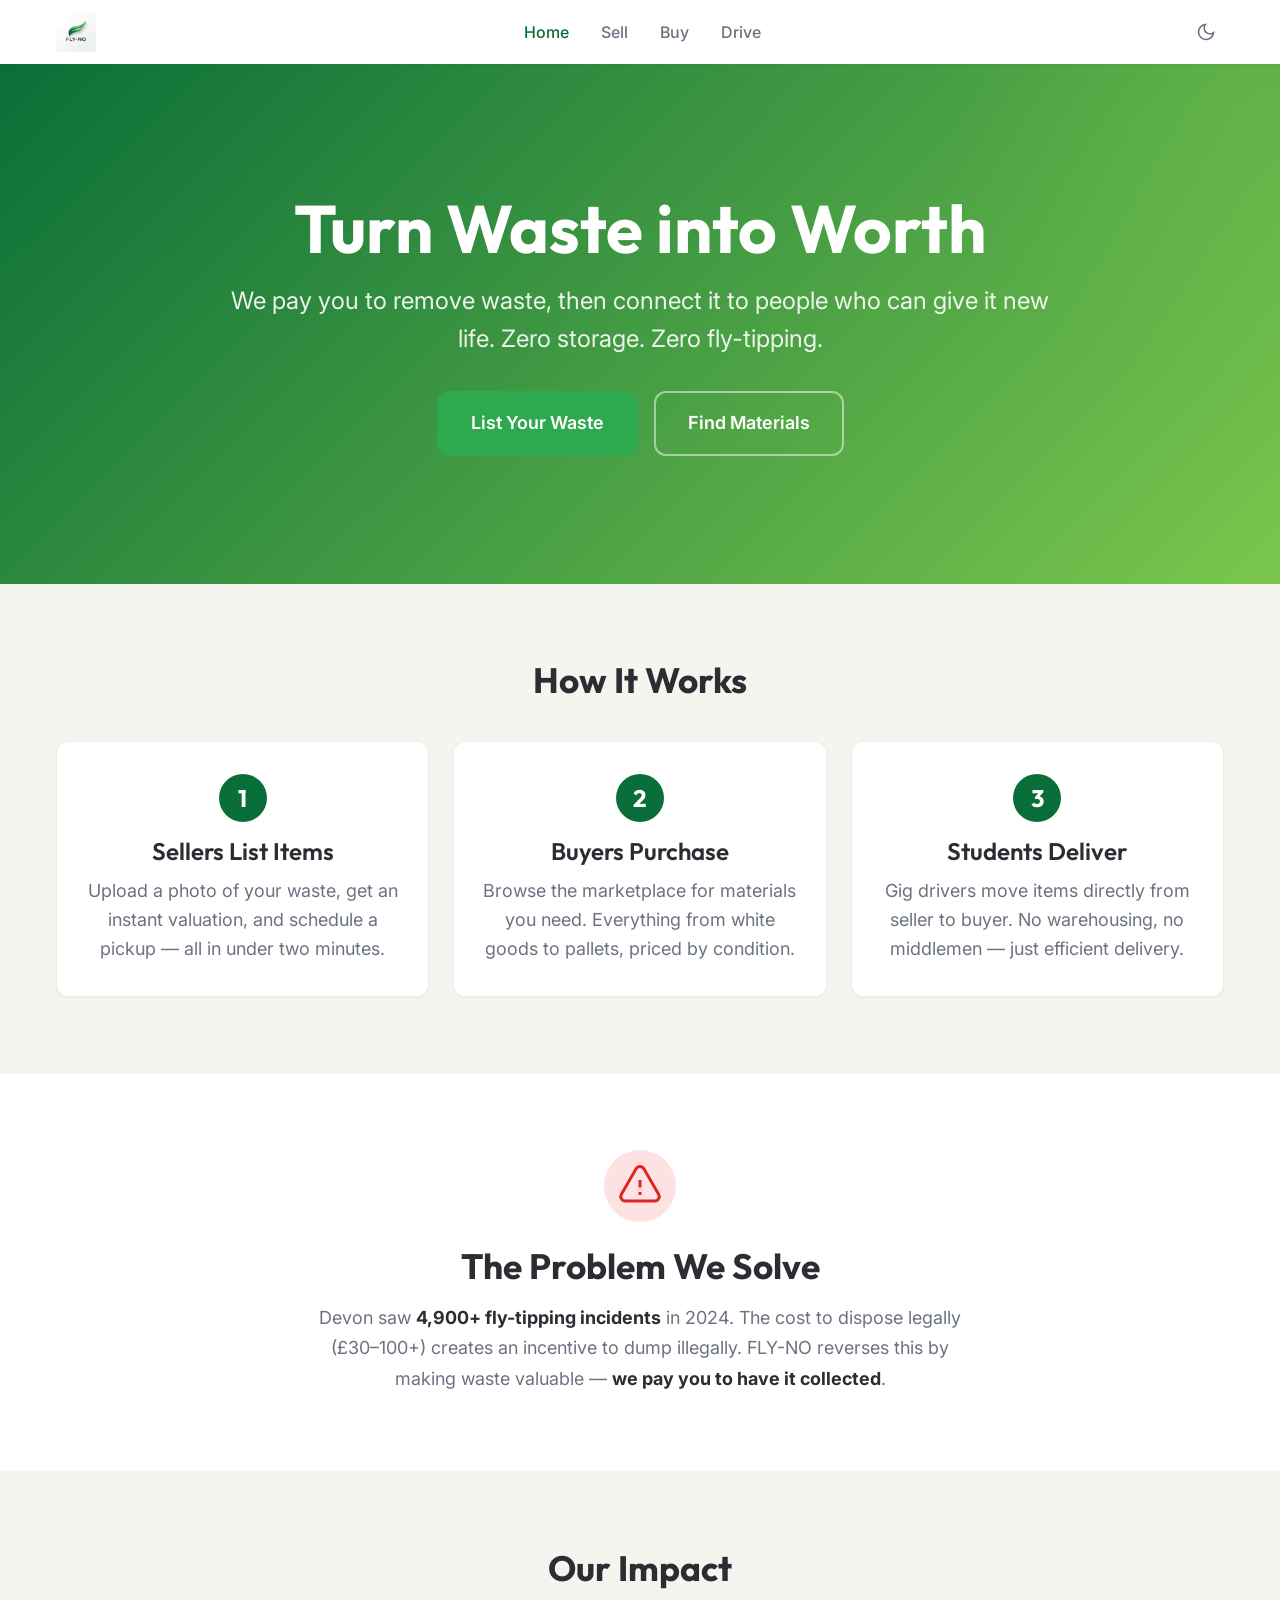
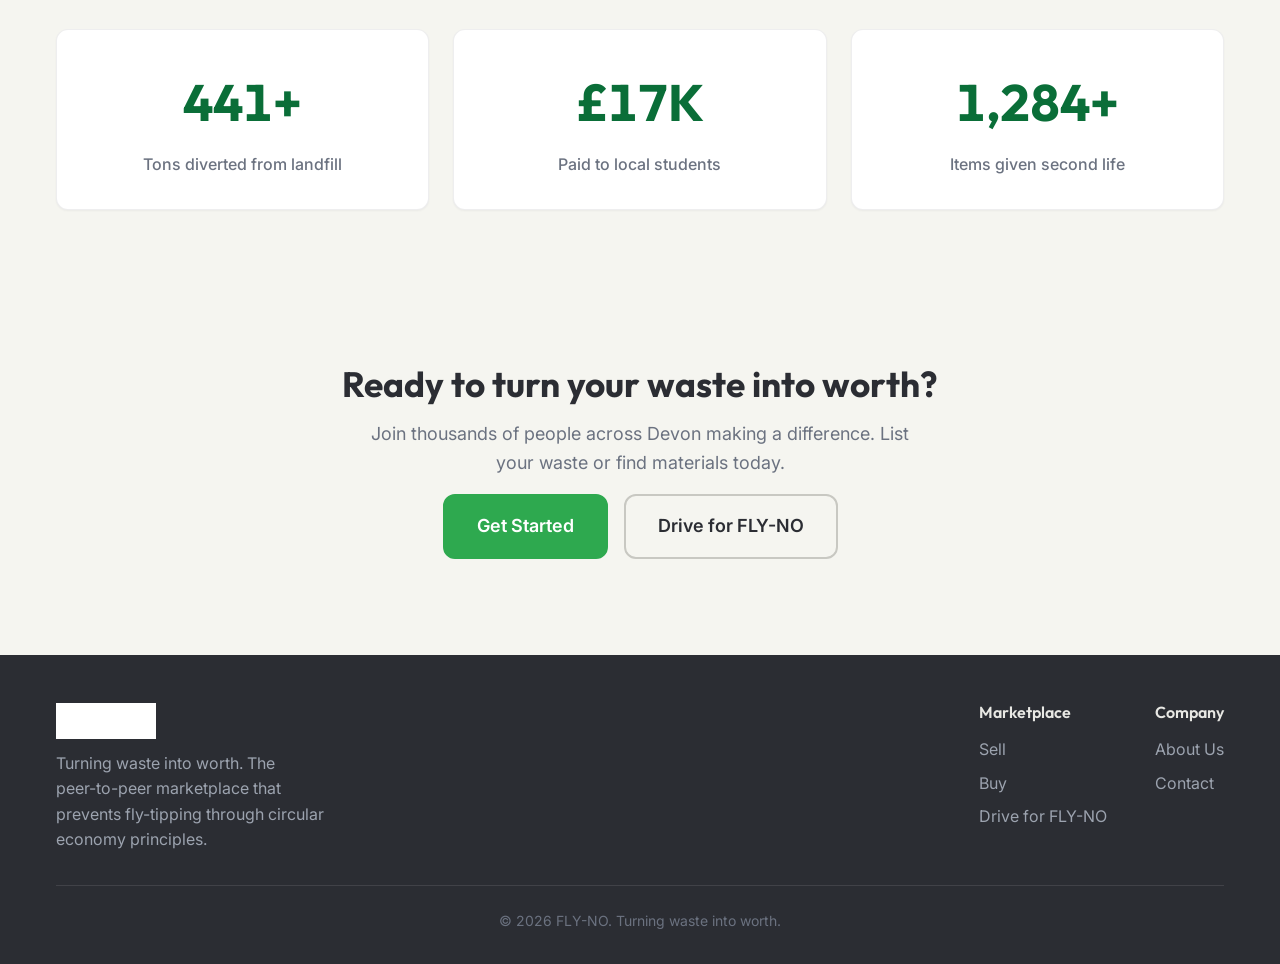
==== index.html @ ee2e236a "Add files via upload" ====
<!DOCTYPE html>
<html lang="en" data-theme="light">
<head>
  <meta charset="UTF-8">
  <meta name="viewport" content="width=device-width, initial-scale=1.0">
  <title>FLY-NO — Turn Waste into Worth</title>
  <link rel="preconnect" href="https://fonts.googleapis.com">
  <link rel="preconnect" href="https://fonts.gstatic.com" crossorigin>
  <link href="https://fonts.googleapis.com/css2?family=Outfit:wght@400;600;700&family=Inter:wght@400;500;600&display=swap" rel="stylesheet">
  <link rel="stylesheet" href="./base.css">
  <link rel="stylesheet" href="./style.css">
  <link rel="stylesheet" href="./pages.css">
</head>
<body>
  <!-- Skip to content -->
  <a href="#main" class="sr-only" style="position:absolute;top:0;left:0;z-index:999;padding:1rem;background:var(--color-primary);color:white;">Skip to content</a>

  <!-- Navbar -->
  <nav class="navbar" role="navigation" aria-label="Main navigation">
    <div class="container">
      <a href="index.html" class="navbar-logo" aria-label="FLY-NO Home">
        <img src="./assets/logo.jpg" alt="FLY-NO logo" width="120" height="40">
      </a>
      <ul class="nav-links" role="list">
        <li><a href="index.html" class="active">Home</a></li>
        <li><a href="sell.html">Sell</a></li>
        <li><a href="buy.html">Buy</a></li>
        <li><a href="drive.html">Drive</a></li>
      </ul>
      <div style="display:flex;align-items:center;gap:var(--space-2);">
        <button data-theme-toggle aria-label="Switch to dark mode" class="theme-toggle">
          <svg width="20" height="20" viewBox="0 0 24 24" fill="none" stroke="currentColor" stroke-width="2"><path d="M21 12.79A9 9 0 1 1 11.21 3 7 7 0 0 0 21 12.79z"/></svg>
        </button>
        <button class="hamburger" aria-label="Open menu" aria-expanded="false">
          <span></span><span></span><span></span>
        </button>
      </div>
    </div>
  </nav>

  <!-- Mobile Menu -->
  <div class="mobile-menu" role="dialog" aria-label="Mobile navigation">
    <button class="mobile-close" aria-label="Close menu">&times;</button>
    <a href="index.html">Home</a>
    <a href="sell.html">Sell</a>
    <a href="buy.html">Buy</a>
    <a href="drive.html">Drive</a>
  </div>

  <main id="main">
    <!-- Hero Section -->
    <section class="hero">
      <div class="hero-inner container">
        <h1 class="hero-title">Turn Waste into Worth</h1>
        <p class="hero-subtitle">We pay you to remove waste, then connect it to people who can give it new life. Zero storage. Zero fly-tipping.</p>
        <div class="hero-ctas">
          <a href="sell.html" class="btn btn-primary btn-lg">List Your Waste</a>
          <a href="buy.html" class="btn btn-outline-white btn-lg">Find Materials</a>
        </div>
      </div>
    </section>

    <!-- How It Works -->
    <section class="section how-it-works">
      <div class="container">
        <h2 class="section-title text-center reveal">How It Works</h2>
        <div class="steps-grid">
          <div class="step-card card reveal">
            <div class="step-number">1</div>
            <h3>Sellers List Items</h3>
            <p class="text-muted">Upload a photo of your waste, get an instant valuation, and schedule a pickup — all in under two minutes.</p>
          </div>
          <div class="step-card card reveal">
            <div class="step-number">2</div>
            <h3>Buyers Purchase</h3>
            <p class="text-muted">Browse the marketplace for materials you need. Everything from white goods to pallets, priced by condition.</p>
          </div>
          <div class="step-card card reveal">
            <div class="step-number">3</div>
            <h3>Students Deliver</h3>
            <p class="text-muted">Gig drivers move items directly from seller to buyer. No warehousing, no middlemen — just efficient delivery.</p>
          </div>
        </div>
      </div>
    </section>

    <!-- Problem Section -->
    <section class="section problem-section">
      <div class="container">
        <div class="problem-card reveal">
          <div class="problem-icon">
            <svg width="48" height="48" viewBox="0 0 24 24" fill="none" stroke="currentColor" stroke-width="1.5">
              <path d="M12 9v3.75m-9.303 3.376c-.866 1.5.217 3.374 1.948 3.374h14.71c1.73 0 2.813-1.874 1.948-3.374L13.949 3.378c-.866-1.5-3.032-1.5-3.898 0L2.697 16.126z"/>
              <path d="M12 15.75h.007v.008H12v-.008z"/>
            </svg>
          </div>
          <h2>The Problem We Solve</h2>
          <p>Devon saw <strong>4,900+ fly-tipping incidents</strong> in 2024. The cost to dispose legally (&pound;30&ndash;100+) creates an incentive to dump illegally. FLY-NO reverses this by making waste valuable &mdash; <strong>we pay you to have it collected</strong>.</p>
        </div>
      </div>
    </section>

    <!-- Impact Stats -->
    <section class="section stats-section">
      <div class="container">
        <h2 class="section-title text-center reveal">Our Impact</h2>
        <div class="stats-grid">
          <div class="stat-card card reveal">
            <div class="stat-value" data-count="1200" data-suffix="+">0</div>
            <div class="stat-label">Tons diverted from landfill</div>
          </div>
          <div class="stat-card card reveal">
            <div class="stat-value" data-count="48" data-prefix="£" data-suffix="K">0</div>
            <div class="stat-label">Paid to local students</div>
          </div>
          <div class="stat-card card reveal">
            <div class="stat-value" data-count="3500" data-suffix="+">0</div>
            <div class="stat-label">Items given second life</div>
          </div>
        </div>
      </div>
    </section>

    <!-- CTA Section -->
    <section class="section cta-section">
      <div class="container text-center">
        <h2 class="reveal">Ready to turn your waste into worth?</h2>
        <p class="text-muted reveal" style="margin: var(--space-4) auto; max-width: 50ch;">Join thousands of people across Devon making a difference. List your waste or find materials today.</p>
        <div class="hero-ctas reveal">
          <a href="sell.html" class="btn btn-primary btn-lg">Get Started</a>
          <a href="drive.html" class="btn btn-outline btn-lg">Drive for FLY-NO</a>
        </div>
      </div>
    </section>
  </main>

  <!-- Footer -->
  <footer class="site-footer">
    <div class="container">
      <div class="footer-content">
        <div class="footer-brand">
          <img src="./assets/logo.jpg" alt="FLY-NO" width="100" height="33">
          <p>Turning waste into worth. The peer-to-peer marketplace that prevents fly-tipping through circular economy principles.</p>
        </div>
        <div class="footer-links">
          <div class="footer-links-group">
            <h4>Marketplace</h4>
            <a href="sell.html">Sell</a>
            <a href="buy.html">Buy</a>
            <a href="drive.html">Drive for FLY-NO</a>
          </div>
          <div class="footer-links-group">
            <h4>Company</h4>
            <a href="#">About Us</a>
            <a href="#">Contact</a>
          </div>
        </div>
      </div>
      <div class="footer-bottom">
        &copy; 2026 FLY-NO. Turning waste into worth.
      </div>
    </div>
  </footer>

  <script src="./app.js"></script>
</body>
</html>
---- base.css ----
/* base.css — FLY-NO foundation */

*, *::before, *::after {
  box-sizing: border-box;
  margin: 0;
  padding: 0;
}

html {
  -moz-text-size-adjust: none;
  -webkit-text-size-adjust: none;
  text-size-adjust: none;
  -webkit-font-smoothing: antialiased;
  -moz-osx-font-smoothing: grayscale;
  text-rendering: optimizeLegibility;
  scroll-behavior: smooth;
  hanging-punctuation: first last;
  scroll-padding-top: var(--space-16);
}

body {
  min-height: 100dvh;
  line-height: 1.6;
  font-family: var(--font-body, 'Inter', sans-serif);
  font-size: var(--text-base);
  color: var(--color-text);
  background-color: var(--color-bg);
}

img, picture, video, canvas, svg {
  display: block;
  max-width: 100%;
  height: auto;
}

ul[role="list"], ol[role="list"] {
  list-style: none;
}

input, button, textarea, select {
  font: inherit;
  color: inherit;
}

h1, h2, h3, h4, h5, h6 {
  text-wrap: balance;
  line-height: 1.15;
}

p, li, figcaption {
  text-wrap: pretty;
  max-width: 72ch;
}

::selection {
  background: oklch(from var(--color-primary) l c h / 0.25);
  color: var(--color-text);
}

:focus-visible {
  outline: 2px solid var(--color-primary);
  outline-offset: 3px;
  border-radius: var(--radius-sm);
}

@media (prefers-reduced-motion: reduce) {
  *, *::before, *::after {
    animation-duration: 0.01ms !important;
    animation-iteration-count: 1 !important;
    transition-duration: 0.01ms !important;
    scroll-behavior: auto !important;
  }
}

button {
  cursor: pointer;
  background: none;
  border: none;
}

table {
  border-collapse: collapse;
  width: 100%;
}

.sr-only {
  position: absolute;
  width: 1px;
  height: 1px;
  padding: 0;
  margin: -1px;
  overflow: hidden;
  clip: rect(0, 0, 0, 0);
  white-space: nowrap;
  border-width: 0;
}
---- style.css ----
/* style.css — FLY-NO Design System */

/* ============================================
   TYPOGRAPHY
   ============================================ */
:root {
  --font-display: 'Outfit', 'Helvetica Neue', sans-serif;
  --font-body: 'Inter', 'Helvetica Neue', sans-serif;

  /* Fluid type scale */
  --text-xs:   clamp(0.75rem,  0.7rem  + 0.25vw, 0.875rem);
  --text-sm:   clamp(0.875rem, 0.8rem  + 0.35vw, 1rem);
  --text-base: clamp(1rem,     0.9rem  + 0.5vw,  1.125rem);
  --text-lg:   clamp(1.125rem, 0.95rem + 0.85vw, 1.5rem);
  --text-xl:   clamp(1.5rem,   1rem    + 1.5vw,  2.25rem);
  --text-2xl:  clamp(2rem,     1.2rem  + 2.5vw,  3.5rem);
  --text-3xl:  clamp(2.5rem,   1rem    + 4vw,    5rem);
  --text-hero: clamp(3rem,     0.5rem  + 7vw,    8rem);

  /* 4px spacing system */
  --space-1:  0.25rem;
  --space-2:  0.5rem;
  --space-3:  0.75rem;
  --space-4:  1rem;
  --space-5:  1.25rem;
  --space-6:  1.5rem;
  --space-8:  2rem;
  --space-10: 2.5rem;
  --space-12: 3rem;
  --space-16: 4rem;
  --space-20: 5rem;
  --space-24: 6rem;
  --space-32: 8rem;

  /* Radius */
  --radius-sm: 0.375rem;
  --radius-md: 0.5rem;
  --radius-lg: 0.75rem;
  --radius-xl: 1rem;
  --radius-full: 9999px;

  /* Transitions */
  --transition-interactive: 180ms cubic-bezier(0.16, 1, 0.3, 1);

  /* Content widths */
  --content-narrow: 640px;
  --content-default: 960px;
  --content-wide: 1200px;
  --content-full: 100%;
}

/* ============================================
   FLY-NO BRAND PALETTE (Light Mode / Default)
   ============================================ */
:root, [data-theme="light"] {
  /* Surfaces */
  --color-bg:              #F5F5F0;
  --color-surface:         #FFFFFF;
  --color-surface-2:       #FAFAF8;
  --color-surface-offset:  #EEEEE8;
  --color-surface-offset-2:#E8E8E2;
  --color-surface-dynamic: #E0E0DA;
  --color-divider:         #D4D4CE;
  --color-border:          #C8C8C2;

  /* Text */
  --color-text:            #2B2D33;
  --color-text-muted:      #6B7280;
  --color-text-faint:      #9CA3AF;
  --color-text-inverse:    #FFFFFF;

  /* Primary — Deep Emerald */
  --color-primary:         #0A6E38;
  --color-primary-hover:   #085A2E;
  --color-primary-active:  #064824;
  --color-primary-highlight: #D1E7D9;

  /* Secondary — Leaf Green */
  --color-secondary:       #2EA94F;
  --color-secondary-hover: #259442;
  --color-secondary-active:#1C7F35;

  /* Accent — Lime */
  --color-accent:          #7BC74D;
  --color-accent-hover:    #6AB842;
  --color-accent-active:   #5AA837;

  /* Semantic */
  --color-error:           #DC2626;
  --color-error-highlight: #FEE2E2;
  --color-warning:         #D97706;
  --color-warning-highlight:#FEF3C7;
  --color-success:         #2EA94F;
  --color-success-highlight:#D1FAE5;

  /* Brand gradient */
  --gradient-primary: linear-gradient(135deg, #0A6E38, #7BC74D);

  /* Shadows (tone-matched to warm off-white) */
  --shadow-sm: 0 1px 2px rgba(43, 45, 51, 0.05);
  --shadow-md: 0 4px 12px rgba(43, 45, 51, 0.08);
  --shadow-lg: 0 12px 32px rgba(43, 45, 51, 0.12);
}

/* ============================================
   DARK MODE
   ============================================ */
[data-theme="dark"] {
  --color-bg:              #1A1C20;
  --color-surface:         #22242A;
  --color-surface-2:       #2A2C32;
  --color-surface-offset:  #1E2024;
  --color-surface-offset-2:#26282E;
  --color-surface-dynamic: #32343A;
  --color-divider:         #3A3C42;
  --color-border:          #44464C;

  --color-text:            #E8E8E4;
  --color-text-muted:      #9CA3AF;
  --color-text-faint:      #6B7280;
  --color-text-inverse:    #1A1C20;

  --color-primary:         #4FAF72;
  --color-primary-hover:   #3D9B62;
  --color-primary-active:  #2D8752;
  --color-primary-highlight:#1E3A2A;

  --color-secondary:       #5CC974;
  --color-secondary-hover: #4AB864;
  --color-secondary-active:#38A754;

  --color-accent:          #94D86E;
  --color-accent-hover:    #83CC5D;
  --color-accent-active:   #72C04C;

  --color-error:           #F87171;
  --color-error-highlight: #3B1C1C;
  --color-warning:         #FBBF24;
  --color-warning-highlight:#3B3314;
  --color-success:         #5CC974;
  --color-success-highlight:#1E3A2A;

  --gradient-primary: linear-gradient(135deg, #2EA94F, #94D86E);

  --shadow-sm: 0 1px 2px rgba(0, 0, 0, 0.2);
  --shadow-md: 0 4px 12px rgba(0, 0, 0, 0.3);
  --shadow-lg: 0 12px 32px rgba(0, 0, 0, 0.4);
}

@media (prefers-color-scheme: dark) {
  :root:not([data-theme]) {
    --color-bg:              #1A1C20;
    --color-surface:         #22242A;
    --color-surface-2:       #2A2C32;
    --color-surface-offset:  #1E2024;
    --color-surface-offset-2:#26282E;
    --color-surface-dynamic: #32343A;
    --color-divider:         #3A3C42;
    --color-border:          #44464C;
    --color-text:            #E8E8E4;
    --color-text-muted:      #9CA3AF;
    --color-text-faint:      #6B7280;
    --color-text-inverse:    #1A1C20;
    --color-primary:         #4FAF72;
    --color-primary-hover:   #3D9B62;
    --color-primary-active:  #2D8752;
    --color-primary-highlight:#1E3A2A;
    --color-secondary:       #5CC974;
    --color-secondary-hover: #4AB864;
    --color-secondary-active:#38A754;
    --color-accent:          #94D86E;
    --color-accent-hover:    #83CC5D;
    --color-accent-active:   #72C04C;
    --color-error:           #F87171;
    --color-error-highlight: #3B1C1C;
    --color-warning:         #FBBF24;
    --color-warning-highlight:#3B3314;
    --color-success:         #5CC974;
    --color-success-highlight:#1E3A2A;
    --gradient-primary: linear-gradient(135deg, #2EA94F, #94D86E);
    --shadow-sm: 0 1px 2px rgba(0, 0, 0, 0.2);
    --shadow-md: 0 4px 12px rgba(0, 0, 0, 0.3);
    --shadow-lg: 0 12px 32px rgba(0, 0, 0, 0.4);
  }
}

/* ============================================
   GLOBAL STYLES
   ============================================ */
h1, h2, h3, h4 {
  font-family: var(--font-display);
  color: var(--color-text);
}

h1 { font-size: var(--text-2xl); font-weight: 700; }
h2 { font-size: var(--text-xl); font-weight: 700; }
h3 { font-size: var(--text-lg); font-weight: 600; }
h4 { font-size: var(--text-base); font-weight: 600; }

a {
  color: var(--color-primary);
  text-decoration: none;
  transition: color var(--transition-interactive);
}
a:hover { color: var(--color-primary-hover); }

.container {
  max-width: var(--content-wide);
  margin-inline: auto;
  padding-inline: var(--space-4);
}

/* ============================================
   BUTTONS
   ============================================ */
.btn {
  display: inline-flex;
  align-items: center;
  justify-content: center;
  gap: var(--space-2);
  padding: var(--space-3) var(--space-6);
  border-radius: 12px;
  font-family: var(--font-body);
  font-weight: 500;
  font-size: var(--text-sm);
  cursor: pointer;
  border: 2px solid transparent;
  transition: background var(--transition-interactive),
              color var(--transition-interactive),
              box-shadow var(--transition-interactive),
              transform var(--transition-interactive),
              border-color var(--transition-interactive);
  text-decoration: none;
  white-space: nowrap;
}
.btn:hover { transform: translateY(-1px); box-shadow: var(--shadow-md); }
.btn:active { transform: translateY(0); box-shadow: var(--shadow-sm); }

.btn-primary {
  background: var(--color-secondary);
  color: #FFFFFF;
  border-color: var(--color-secondary);
}
.btn-primary:hover {
  background: var(--color-secondary-hover);
  border-color: var(--color-secondary-hover);
  color: #FFFFFF;
}

.btn-outline {
  background: transparent;
  color: var(--color-text);
  border-color: var(--color-border);
}
.btn-outline:hover {
  background: var(--color-surface);
  border-color: var(--color-primary);
  color: var(--color-primary);
}

.btn-outline-white {
  background: transparent;
  color: #FFFFFF;
  border-color: rgba(255,255,255,0.5);
}
.btn-outline-white:hover {
  background: rgba(255,255,255,0.15);
  border-color: #FFFFFF;
  color: #FFFFFF;
}

.btn-sm {
  padding: var(--space-2) var(--space-4);
  font-size: var(--text-xs);
}

.btn-accept {
  background: var(--color-secondary);
  color: #FFFFFF;
  border-color: var(--color-secondary);
  padding: var(--space-2) var(--space-4);
  font-size: var(--text-xs);
}
.btn-accept:hover {
  background: var(--color-secondary-hover);
  border-color: var(--color-secondary-hover);
}

/* ============================================
   CARDS
   ============================================ */
.card {
  background: var(--color-surface);
  border-radius: 12px;
  border: 1px solid oklch(from var(--color-text) l c h / 0.08);
  box-shadow: var(--shadow-sm);
  padding: var(--space-6);
  transition: box-shadow var(--transition-interactive),
              transform var(--transition-interactive);
}

/* ============================================
   NAVBAR
   ============================================ */
.navbar {
  position: sticky;
  top: 0;
  z-index: 100;
  background: var(--color-surface);
  box-shadow: var(--shadow-sm);
  padding: var(--space-3) 0;
}
.navbar .container {
  display: flex;
  align-items: center;
  justify-content: space-between;
}
.navbar-logo {
  display: flex;
  align-items: center;
  gap: var(--space-2);
}
.navbar-logo img {
  height: 40px;
  width: auto;
}
.nav-links {
  display: flex;
  align-items: center;
  gap: var(--space-6);
  list-style: none;
}
.nav-links a {
  color: var(--color-text-muted);
  font-weight: 500;
  font-size: var(--text-sm);
  text-decoration: none;
  transition: color var(--transition-interactive);
  padding: var(--space-2) var(--space-1);
}
.nav-links a:hover,
.nav-links a.active {
  color: var(--color-primary);
}
.hamburger {
  display: none;
  flex-direction: column;
  gap: 5px;
  padding: var(--space-2);
  cursor: pointer;
  background: none;
  border: none;
}
.hamburger span {
  display: block;
  width: 24px;
  height: 2px;
  background: var(--color-text);
  border-radius: 2px;
  transition: transform var(--transition-interactive), opacity var(--transition-interactive);
}
.mobile-menu {
  display: none;
  position: fixed;
  top: 0;
  left: 0;
  right: 0;
  bottom: 0;
  background: var(--color-surface);
  z-index: 200;
  flex-direction: column;
  align-items: center;
  justify-content: center;
  gap: var(--space-8);
}
.mobile-menu.open {
  display: flex;
}
.mobile-menu a {
  font-family: var(--font-display);
  font-size: var(--text-xl);
  font-weight: 600;
  color: var(--color-text);
  text-decoration: none;
  transition: color var(--transition-interactive);
}
.mobile-menu a:hover { color: var(--color-primary); }
.mobile-close {
  position: absolute;
  top: var(--space-4);
  right: var(--space-4);
  font-size: var(--text-xl);
  background: none;
  border: none;
  color: var(--color-text);
  cursor: pointer;
  padding: var(--space-2);
}

.theme-toggle {
  background: none;
  border: none;
  color: var(--color-text-muted);
  cursor: pointer;
  padding: var(--space-2);
  display: flex;
  align-items: center;
  transition: color var(--transition-interactive);
}
.theme-toggle:hover { color: var(--color-text); }

@media (max-width: 768px) {
  .nav-links { display: none; }
  .hamburger { display: flex; }
}

/* ============================================
   FOOTER
   ============================================ */
.site-footer {
  background: #2B2D33;
  color: #E8E8E4;
  padding: var(--space-12) 0 var(--space-8);
}
.footer-content {
  display: flex;
  flex-wrap: wrap;
  justify-content: space-between;
  align-items: flex-start;
  gap: var(--space-8);
  margin-bottom: var(--space-8);
}
.footer-brand {
  max-width: 280px;
}
.footer-brand img {
  height: 36px;
  margin-bottom: var(--space-3);
  filter: brightness(0) invert(1);
}
.footer-brand p {
  color: #9CA3AF;
  font-size: var(--text-sm);
  line-height: 1.6;
}
.footer-links {
  display: flex;
  gap: var(--space-12);
}
.footer-links-group h4 {
  color: #E8E8E4;
  font-size: var(--text-sm);
  font-weight: 600;
  margin-bottom: var(--space-3);
}
.footer-links-group a {
  display: block;
  color: #9CA3AF;
  font-size: var(--text-sm);
  text-decoration: none;
  padding: var(--space-1) 0;
  transition: color var(--transition-interactive);
}
.footer-links-group a:hover { color: #FFFFFF; }
.footer-bottom {
  border-top: 1px solid rgba(255,255,255,0.1);
  padding-top: var(--space-6);
  text-align: center;
  color: #6B7280;
  font-size: var(--text-xs);
}
@media (max-width: 640px) {
  .footer-content { flex-direction: column; }
  .footer-links { flex-direction: column; gap: var(--space-6); }
}

/* ============================================
   SCROLL REVEAL (JS IntersectionObserver)
   ============================================ */
.reveal {
  opacity: 0;
  transition: opacity 0.7s cubic-bezier(0.16, 1, 0.3, 1);
}
.reveal.visible {
  opacity: 1;
}

/* Respect reduced motion */
@media (prefers-reduced-motion: reduce) {
  .reveal { opacity: 1; transition: none; }
}

/* Fallback: show content if JS hasn't loaded */
html:not([data-js]) .reveal {
  opacity: 1;
}

/* ============================================
   BADGES
   ============================================ */
.badge {
  display: inline-block;
  padding: var(--space-1) var(--space-3);
  border-radius: var(--radius-full);
  font-size: var(--text-xs);
  font-weight: 600;
  letter-spacing: 0.02em;
}
.badge-green { background: #D1FAE5; color: #065F46; }
.badge-red { background: #FEE2E2; color: #991B1B; }
.badge-orange { background: #FEF3C7; color: #92400E; }
.badge-emerald { background: var(--color-primary); color: #FFFFFF; }

/* ============================================
   FORM ELEMENTS
   ============================================ */
.form-group {
  margin-bottom: var(--space-4);
}
.form-label {
  display: block;
  font-weight: 500;
  font-size: var(--text-sm);
  margin-bottom: var(--space-2);
  color: var(--color-text);
}
.form-input,
.form-select,
.form-textarea {
  width: 100%;
  padding: var(--space-3) var(--space-4);
  border: 1px solid var(--color-border);
  border-radius: 12px;
  background: var(--color-surface);
  color: var(--color-text);
  font-size: var(--text-base);
  transition: border-color var(--transition-interactive), box-shadow var(--transition-interactive);
}
.form-input:focus,
.form-select:focus,
.form-textarea:focus {
  outline: none;
  border-color: var(--color-primary);
  box-shadow: 0 0 0 3px var(--color-primary-highlight);
}
.form-textarea { min-height: 100px; resize: vertical; }

/* ============================================
   UTILITIES
   ============================================ */
.text-center { text-align: center; }
.text-muted { color: var(--color-text-muted); }
.text-sm { font-size: var(--text-sm); }
.mt-2 { margin-top: var(--space-2); }
.mt-4 { margin-top: var(--space-4); }
.mt-8 { margin-top: var(--space-8); }
.mb-2 { margin-bottom: var(--space-2); }
.mb-4 { margin-bottom: var(--space-4); }
.mb-6 { margin-bottom: var(--space-6); }
.mb-8 { margin-bottom: var(--space-8); }
.gap-4 { gap: var(--space-4); }
.gap-6 { gap: var(--space-6); }
---- pages.css ----
/* pages.css — Page-specific styles for FLY-NO */

/* ============================================
   HOME PAGE
   ============================================ */

/* Hero */
.hero {
  background: var(--gradient-primary);
  padding: clamp(var(--space-16), 10vw, var(--space-32)) 0;
  text-align: center;
  position: relative;
  overflow: hidden;
}
.hero::before {
  content: '';
  position: absolute;
  top: -50%;
  right: -20%;
  width: 600px;
  height: 600px;
  background: radial-gradient(circle, rgba(123, 199, 77, 0.2) 0%, transparent 70%);
  pointer-events: none;
}
.hero-inner {
  position: relative;
  z-index: 1;
}
.hero-title {
  font-family: var(--font-display);
  font-size: var(--text-3xl);
  font-weight: 700;
  color: #FFFFFF;
  margin-bottom: var(--space-4);
  line-height: 1.1;
}
.hero-subtitle {
  font-size: var(--text-lg);
  color: rgba(255, 255, 255, 0.9);
  max-width: 55ch;
  margin: 0 auto var(--space-8);
  line-height: 1.6;
}
.hero-ctas {
  display: flex;
  gap: var(--space-4);
  justify-content: center;
  flex-wrap: wrap;
}
.btn-lg {
  padding: var(--space-4) var(--space-8);
  font-size: var(--text-base);
  font-weight: 600;
}

/* Section common */
.section {
  padding: clamp(var(--space-12), 6vw, var(--space-20)) 0;
}
.section-title {
  font-family: var(--font-display);
  font-size: var(--text-xl);
  font-weight: 700;
  margin-bottom: var(--space-10);
  color: var(--color-text);
}

/* How It Works */
.steps-grid {
  display: grid;
  grid-template-columns: repeat(3, 1fr);
  gap: var(--space-6);
}
.step-card {
  text-align: center;
  padding: var(--space-8) var(--space-6);
}
.step-number {
  width: 48px;
  height: 48px;
  border-radius: 50%;
  background: #0A6E38;
  color: #FFFFFF;
  display: flex;
  align-items: center;
  justify-content: center;
  font-family: var(--font-display);
  font-weight: 700;
  font-size: var(--text-lg);
  margin: 0 auto var(--space-4);
}
.step-card h3 {
  margin-bottom: var(--space-3);
  color: var(--color-text);
}
@media (max-width: 768px) {
  .steps-grid { grid-template-columns: 1fr; }
}

/* Problem Section */
.problem-section {
  background: var(--color-surface);
}
.problem-card {
  max-width: 700px;
  margin: 0 auto;
  text-align: center;
}
.problem-icon {
  width: 72px;
  height: 72px;
  border-radius: 50%;
  background: var(--color-error-highlight);
  color: var(--color-error);
  display: flex;
  align-items: center;
  justify-content: center;
  margin: 0 auto var(--space-6);
}
.problem-card h2 {
  margin-bottom: var(--space-4);
}
.problem-card p {
  color: var(--color-text-muted);
  font-size: var(--text-base);
  line-height: 1.7;
  max-width: 60ch;
  margin: 0 auto;
}
.problem-card strong {
  color: var(--color-text);
}

/* Stats */
.stats-grid {
  display: grid;
  grid-template-columns: repeat(3, 1fr);
  gap: var(--space-6);
}
.stat-card {
  text-align: center;
  padding: var(--space-8) var(--space-6);
}
.stat-value {
  font-family: var(--font-display);
  font-size: var(--text-2xl);
  font-weight: 700;
  color: #0A6E38;
  margin-bottom: var(--space-2);
  font-variant-numeric: tabular-nums lining-nums;
}
[data-theme="dark"] .stat-value {
  color: var(--color-primary);
}
.stat-label {
  color: var(--color-text-muted);
  font-size: var(--text-sm);
  font-weight: 500;
}
@media (max-width: 768px) {
  .stats-grid { grid-template-columns: 1fr; }
}

/* CTA Section */
.cta-section {
  padding-bottom: clamp(var(--space-16), 8vw, var(--space-24));
}

/* ============================================
   SELL PAGE
   ============================================ */
.page-header {
  padding: var(--space-12) 0 var(--space-8);
  text-align: center;
}
.page-header h1 {
  margin-bottom: var(--space-3);
}
.page-header p {
  color: var(--color-text-muted);
  font-size: var(--text-base);
  max-width: 55ch;
  margin: 0 auto;
}

.sell-layout {
  display: grid;
  grid-template-columns: 1fr 1fr;
  gap: var(--space-8);
  padding-bottom: var(--space-16);
}

/* Photo upload zone */
.upload-zone {
  border: 2px dashed var(--color-border);
  border-radius: 12px;
  padding: var(--space-10) var(--space-4);
  text-align: center;
  background: var(--color-surface-2);
  cursor: pointer;
  transition: border-color var(--transition-interactive), background var(--transition-interactive);
}
.upload-zone:hover {
  border-color: var(--color-primary);
  background: var(--color-primary-highlight);
}
.upload-zone-icon {
  width: 56px;
  height: 56px;
  border-radius: 50%;
  background: var(--color-surface-offset);
  color: var(--color-text-muted);
  display: flex;
  align-items: center;
  justify-content: center;
  margin: 0 auto var(--space-3);
}
.upload-zone p { color: var(--color-text-muted); font-size: var(--text-sm); }
.upload-zone strong { color: var(--color-text); }

/* Valuation card */
.valuation-card {
  background: var(--color-primary-highlight);
  border: 1px solid #0A6E38;
  border-radius: 12px;
  padding: var(--space-6);
}
.valuation-card .big-price {
  font-family: var(--font-display);
  font-size: var(--text-xl);
  font-weight: 700;
  color: #0A6E38;
}
[data-theme="dark"] .valuation-card .big-price {
  color: var(--color-primary);
}
.valuation-card .comparison {
  display: flex;
  gap: var(--space-4);
  margin: var(--space-4) 0;
  font-size: var(--text-sm);
}
.valuation-card .comparison > div {
  flex: 1;
  padding: var(--space-3);
  border-radius: var(--radius-lg);
  text-align: center;
}
.comparison .traditional {
  background: var(--color-error-highlight);
  color: var(--color-error);
}
.comparison .flyno {
  background: var(--color-success-highlight);
  color: #065F46;
}
[data-theme="dark"] .comparison .flyno {
  color: var(--color-success);
}
.savings-text {
  color: #0A6E38;
  font-weight: 600;
  font-size: var(--text-sm);
}
[data-theme="dark"] .savings-text {
  color: var(--color-primary);
}

/* Calendar mockup */
.calendar-mini {
  display: grid;
  grid-template-columns: repeat(7, 1fr);
  gap: var(--space-1);
  margin-bottom: var(--space-4);
}
.calendar-mini .day-label {
  font-size: var(--text-xs);
  color: var(--color-text-faint);
  text-align: center;
  padding: var(--space-1);
  font-weight: 500;
}
.calendar-mini .day {
  text-align: center;
  padding: var(--space-2);
  border-radius: var(--radius-md);
  font-size: var(--text-sm);
  font-weight: 500;
  color: var(--color-text-muted);
  cursor: pointer;
  transition: background var(--transition-interactive);
}
.calendar-mini .day:hover { background: var(--color-surface-offset); }
.calendar-mini .day.selected {
  background: #2EA94F;
  color: #FFFFFF;
}

.time-slots {
  display: flex;
  gap: var(--space-3);
  flex-wrap: wrap;
}
.time-slot {
  padding: var(--space-2) var(--space-4);
  border-radius: 12px;
  border: 1px solid var(--color-border);
  font-size: var(--text-sm);
  font-weight: 500;
  cursor: pointer;
  background: var(--color-surface);
  color: var(--color-text-muted);
  transition: all var(--transition-interactive);
}
.time-slot:hover { border-color: var(--color-primary); }
.time-slot.selected {
  background: #2EA94F;
  color: #FFFFFF;
  border-color: #2EA94F;
}

/* Status Tracker */
.status-tracker {
  display: flex;
  align-items: center;
  gap: 0;
  margin-top: var(--space-6);
}
.status-step {
  flex: 1;
  text-align: center;
  position: relative;
}
.status-dot {
  width: 32px;
  height: 32px;
  border-radius: 50%;
  display: flex;
  align-items: center;
  justify-content: center;
  margin: 0 auto var(--space-2);
  font-size: var(--text-xs);
  font-weight: 700;
  position: relative;
  z-index: 2;
}
.status-dot.done {
  background: #2EA94F;
  color: #FFFFFF;
}
.status-dot.active {
  background: #0A6E38;
  color: #FFFFFF;
  box-shadow: 0 0 0 4px var(--color-primary-highlight);
}
.status-dot.pending {
  background: var(--color-surface-offset);
  color: var(--color-text-faint);
}
.status-label {
  font-size: var(--text-xs);
  color: var(--color-text-muted);
  font-weight: 500;
}
.status-step:not(:last-child)::after {
  content: '';
  position: absolute;
  top: 16px;
  left: 50%;
  width: 100%;
  height: 2px;
  background: var(--color-surface-offset);
  z-index: 1;
}
.status-step.step-done:not(:last-child)::after {
  background: #2EA94F;
}
.status-step.step-active:not(:last-child)::after {
  background: linear-gradient(to right, #0A6E38 50%, var(--color-surface-offset) 50%);
}

@media (max-width: 768px) {
  .sell-layout { grid-template-columns: 1fr; }
}

/* ============================================
   BUY PAGE
   ============================================ */
.buy-layout {
  display: grid;
  grid-template-columns: 220px 1fr 280px;
  gap: var(--space-6);
  padding-bottom: var(--space-16);
}

/* Search bar */
.search-bar {
  margin-bottom: var(--space-8);
}
.search-input-wrap {
  display: flex;
  align-items: center;
  background: var(--color-surface);
  border: 1px solid var(--color-border);
  border-radius: 12px;
  padding: var(--space-1) var(--space-2) var(--space-1) var(--space-4);
  transition: border-color var(--transition-interactive), box-shadow var(--transition-interactive);
  max-width: 600px;
  margin: 0 auto;
}
.search-input-wrap:focus-within {
  border-color: var(--color-primary);
  box-shadow: 0 0 0 3px var(--color-primary-highlight);
}
.search-input-wrap input {
  flex: 1;
  border: none;
  background: transparent;
  padding: var(--space-3) var(--space-2);
  font-size: var(--text-base);
  outline: none;
}
.search-input-wrap .search-icon {
  color: var(--color-text-muted);
  flex-shrink: 0;
}

/* Filter Sidebar */
.filter-sidebar .filter-group {
  margin-bottom: var(--space-6);
}
.filter-sidebar h4 {
  font-size: var(--text-sm);
  font-weight: 600;
  margin-bottom: var(--space-3);
  color: var(--color-text);
}
.filter-check {
  display: flex;
  align-items: center;
  gap: var(--space-2);
  margin-bottom: var(--space-2);
  font-size: var(--text-sm);
  color: var(--color-text-muted);
  cursor: pointer;
}
.filter-check input[type="checkbox"] {
  width: 18px;
  height: 18px;
  accent-color: #2EA94F;
  cursor: pointer;
}

/* Range slider */
.range-label {
  display: flex;
  justify-content: space-between;
  font-size: var(--text-xs);
  color: var(--color-text-muted);
  margin-top: var(--space-2);
}
input[type="range"] {
  width: 100%;
  accent-color: #2EA94F;
  cursor: pointer;
}

/* Toggle buttons */
.toggle-group {
  display: flex;
  gap: var(--space-2);
  flex-wrap: wrap;
}
.toggle-btn {
  padding: var(--space-1) var(--space-3);
  border-radius: var(--radius-full);
  border: 1px solid var(--color-border);
  font-size: var(--text-xs);
  font-weight: 500;
  cursor: pointer;
  background: var(--color-surface);
  color: var(--color-text-muted);
  transition: all var(--transition-interactive);
}
.toggle-btn:hover { border-color: var(--color-primary); }
.toggle-btn.active {
  background: #2EA94F;
  color: #FFFFFF;
  border-color: #2EA94F;
}

/* Product Grid */
.product-grid {
  display: grid;
  grid-template-columns: repeat(2, 1fr);
  gap: var(--space-4);
}
.product-card {
  background: var(--color-surface);
  border-radius: 12px;
  border: 1px solid oklch(from var(--color-text) l c h / 0.08);
  overflow: hidden;
  transition: box-shadow var(--transition-interactive), transform var(--transition-interactive);
}
.product-card:hover {
  box-shadow: var(--shadow-md);
  transform: translateY(-2px);
}
.product-img {
  height: 140px;
  background: #F3F4F6;
  display: flex;
  align-items: center;
  justify-content: center;
  position: relative;
}
[data-theme="dark"] .product-img {
  background: var(--color-surface-offset);
}
.product-img svg { color: var(--color-text-faint); }
.product-badge {
  position: absolute;
  top: var(--space-2);
  left: var(--space-2);
}
.product-info {
  padding: var(--space-4);
}
.product-info h4 {
  font-size: var(--text-sm);
  font-weight: 600;
  margin-bottom: var(--space-1);
}
.product-meta {
  display: flex;
  justify-content: space-between;
  align-items: center;
  color: var(--color-text-muted);
  font-size: var(--text-xs);
  margin-bottom: var(--space-3);
}
.product-price {
  font-family: var(--font-display);
  font-weight: 700;
  font-size: var(--text-lg);
  color: var(--color-text);
  margin-bottom: var(--space-3);
}

/* Price Trends Panel */
.trends-panel h3 {
  margin-bottom: var(--space-1);
  font-size: var(--text-base);
}
.trends-panel .trends-subtitle {
  color: var(--color-text-muted);
  font-size: var(--text-xs);
  margin-bottom: var(--space-4);
}
.chart-container {
  background: var(--color-surface);
  border: 1px solid oklch(from var(--color-text) l c h / 0.08);
  border-radius: 12px;
  padding: var(--space-4);
  margin-bottom: var(--space-4);
}
.trend-item {
  display: flex;
  justify-content: space-between;
  align-items: center;
  padding: var(--space-3);
  background: var(--color-surface);
  border: 1px solid oklch(from var(--color-text) l c h / 0.08);
  border-radius: var(--radius-lg);
  margin-bottom: var(--space-2);
  font-size: var(--text-sm);
}
.trend-item .trend-name { color: var(--color-text); font-weight: 500; }
.trend-item .trend-change { color: #0A6E38; font-weight: 600; }
[data-theme="dark"] .trend-item .trend-change { color: var(--color-primary); }
.pricing-note {
  margin-top: var(--space-4);
  padding: var(--space-3);
  background: var(--color-surface-offset);
  border-radius: var(--radius-lg);
  font-size: var(--text-xs);
  color: var(--color-text-muted);
}

@media (max-width: 1024px) {
  .buy-layout {
    grid-template-columns: 1fr;
  }
  .product-grid {
    grid-template-columns: repeat(2, 1fr);
  }
  .filter-sidebar {
    display: flex;
    flex-wrap: wrap;
    gap: var(--space-4);
  }
  .filter-sidebar .filter-group {
    margin-bottom: 0;
  }
}
@media (max-width: 640px) {
  .product-grid { grid-template-columns: 1fr; }
}

/* ============================================
   DRIVE PAGE
   ============================================ */
.drive-layout {
  display: grid;
  grid-template-columns: 1fr 1fr;
  gap: var(--space-6);
  padding-bottom: var(--space-16);
}

/* Map mockup */
.map-mockup {
  background: linear-gradient(135deg, #D1E7D9, #E8F5E9);
  border-radius: 12px;
  padding: var(--space-6);
  position: relative;
  min-height: 200px;
  overflow: hidden;
}
[data-theme="dark"] .map-mockup {
  background: linear-gradient(135deg, #1E3A2A, #2A4A35);
}
.map-mockup .map-label {
  font-size: var(--text-xs);
  color: var(--color-text-muted);
  font-weight: 500;
  position: absolute;
  bottom: var(--space-3);
  left: var(--space-3);
}
.map-pin {
  position: absolute;
  display: flex;
  align-items: center;
  gap: var(--space-1);
  font-size: var(--text-xs);
  font-weight: 600;
  color: #0A6E38;
  background: var(--color-surface);
  padding: var(--space-1) var(--space-2);
  border-radius: var(--radius-full);
  box-shadow: var(--shadow-sm);
  white-space: nowrap;
}
.map-pin::before {
  content: '';
  width: 8px;
  height: 8px;
  border-radius: 50%;
  background: #2EA94F;
  flex-shrink: 0;
}

/* Job cards */
.job-cards {
  display: flex;
  flex-direction: column;
  gap: var(--space-3);
}
.job-card {
  background: var(--color-surface);
  border: 1px solid oklch(from var(--color-text) l c h / 0.08);
  border-radius: 12px;
  padding: var(--space-4);
  display: flex;
  align-items: center;
  justify-content: space-between;
  gap: var(--space-4);
  transition: box-shadow var(--transition-interactive);
}
.job-card:hover { box-shadow: var(--shadow-md); }
.job-card-info h4 {
  font-size: var(--text-sm);
  font-weight: 600;
  margin-bottom: var(--space-1);
}
.job-card-info .route {
  font-size: var(--text-xs);
  color: var(--color-text-muted);
}
.job-card-right {
  text-align: right;
  flex-shrink: 0;
}
.job-card-right .price {
  font-family: var(--font-display);
  font-weight: 700;
  font-size: var(--text-base);
  color: var(--color-text);
}
.job-card-right .distance {
  font-size: var(--text-xs);
  color: var(--color-text-muted);
  margin-bottom: var(--space-2);
}

/* Active Job */
.active-job-card .in-progress-badge {
  display: inline-block;
  padding: var(--space-1) var(--space-3);
  border-radius: var(--radius-full);
  background: #2EA94F;
  color: #FFFFFF;
  font-size: var(--text-xs);
  font-weight: 600;
  margin-bottom: var(--space-4);
}
.route-map {
  background: linear-gradient(135deg, #D1E7D9, #E8F5E9);
  border-radius: 12px;
  padding: var(--space-6);
  margin-bottom: var(--space-4);
  position: relative;
  min-height: 120px;
  display: flex;
  align-items: center;
  justify-content: center;
}
[data-theme="dark"] .route-map {
  background: linear-gradient(135deg, #1E3A2A, #2A4A35);
}
.route-line {
  display: flex;
  align-items: center;
  gap: var(--space-4);
  width: 100%;
}
.route-point {
  font-size: var(--text-xs);
  font-weight: 600;
  color: #0A6E38;
  background: var(--color-surface);
  padding: var(--space-2) var(--space-3);
  border-radius: var(--radius-full);
  box-shadow: var(--shadow-sm);
  white-space: nowrap;
}
[data-theme="dark"] .route-point {
  color: var(--color-primary);
}
.route-dotted {
  flex: 1;
  border-top: 3px dashed #2EA94F;
}
.route-distance {
  position: absolute;
  bottom: var(--space-2);
  right: var(--space-3);
  font-size: var(--text-xs);
  color: var(--color-text-muted);
  font-weight: 500;
}

.nav-text {
  font-size: var(--text-sm);
  color: var(--color-text-muted);
  margin: var(--space-3) 0;
  display: flex;
  align-items: center;
  gap: var(--space-2);
}
.nav-text svg { color: #2EA94F; flex-shrink: 0; }

.call-buttons {
  display: flex;
  gap: var(--space-3);
}

/* Proof of Delivery */
.delivery-proof .camera-zone {
  border: 2px dashed var(--color-border);
  border-radius: 12px;
  padding: var(--space-8) var(--space-4);
  text-align: center;
  margin-bottom: var(--space-4);
  cursor: pointer;
  transition: border-color var(--transition-interactive);
}
.delivery-proof .camera-zone:hover {
  border-color: var(--color-primary);
}
.camera-zone-icon {
  width: 48px;
  height: 48px;
  border-radius: 50%;
  background: var(--color-surface-offset);
  color: var(--color-text-muted);
  display: flex;
  align-items: center;
  justify-content: center;
  margin: 0 auto var(--space-2);
}
.payment-note {
  font-size: var(--text-xs);
  color: var(--color-text-muted);
  margin-top: var(--space-3);
  display: flex;
  align-items: center;
  gap: var(--space-2);
}
.payment-note svg { color: #2EA94F; flex-shrink: 0; }

/* Earnings */
.earnings-grid {
  display: grid;
  grid-template-columns: repeat(3, 1fr);
  gap: var(--space-3);
  margin-bottom: var(--space-6);
}
.earning-card {
  padding: var(--space-4);
  border-radius: 12px;
  background: var(--color-surface-2);
  border: 1px solid oklch(from var(--color-text) l c h / 0.06);
  text-align: center;
}
.earning-card.highlight {
  border-color: #2EA94F;
  background: var(--color-success-highlight);
}
.earning-card .amount {
  font-family: var(--font-display);
  font-weight: 700;
  font-size: var(--text-lg);
  color: var(--color-text);
}
.earning-card .period {
  font-size: var(--text-xs);
  color: var(--color-text-muted);
  font-weight: 500;
}
.earning-card .deliveries {
  font-size: var(--text-xs);
  color: var(--color-text-faint);
  margin-top: var(--space-1);
}
.rating-info {
  text-align: center;
}
.rating-stars {
  font-size: var(--text-xl);
  color: #D97706;
  margin-bottom: var(--space-2);
}
.rating-value {
  font-family: var(--font-display);
  font-weight: 700;
  font-size: var(--text-lg);
  color: var(--color-text);
  margin-bottom: var(--space-1);
}
.rating-meta {
  font-size: var(--text-xs);
  color: var(--color-text-muted);
}

/* Drive page section labels */
.drive-section-label {
  font-family: var(--font-display);
  font-size: var(--text-xs);
  font-weight: 600;
  text-transform: uppercase;
  letter-spacing: 0.08em;
  color: var(--color-text-muted);
  margin-bottom: var(--space-3);
}

@media (max-width: 768px) {
  .drive-layout { grid-template-columns: 1fr; }
  .earnings-grid { grid-template-columns: 1fr; }
}

/* Available Jobs Split */
.jobs-split {
  display: grid;
  grid-template-columns: 1fr 1fr;
  gap: var(--space-4);
}
@media (max-width: 900px) {
  .jobs-split { grid-template-columns: 1fr; }
}
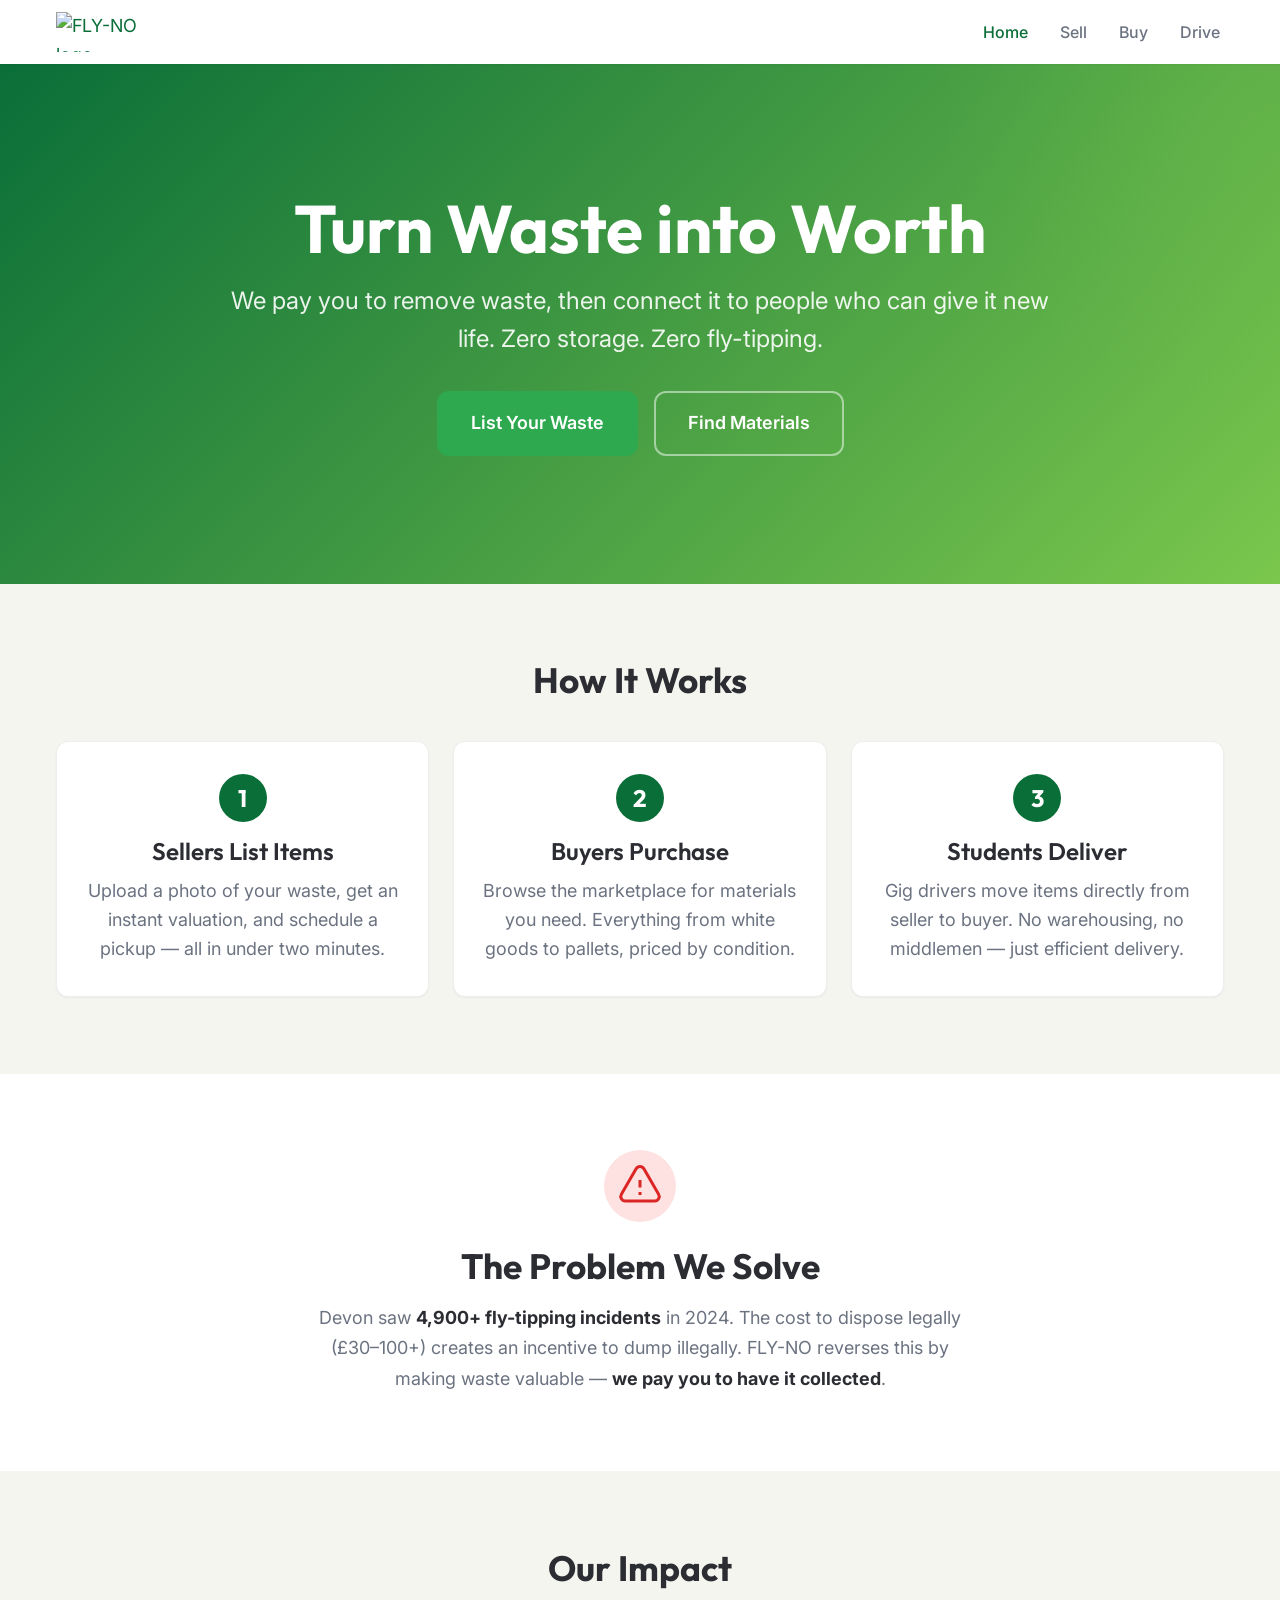
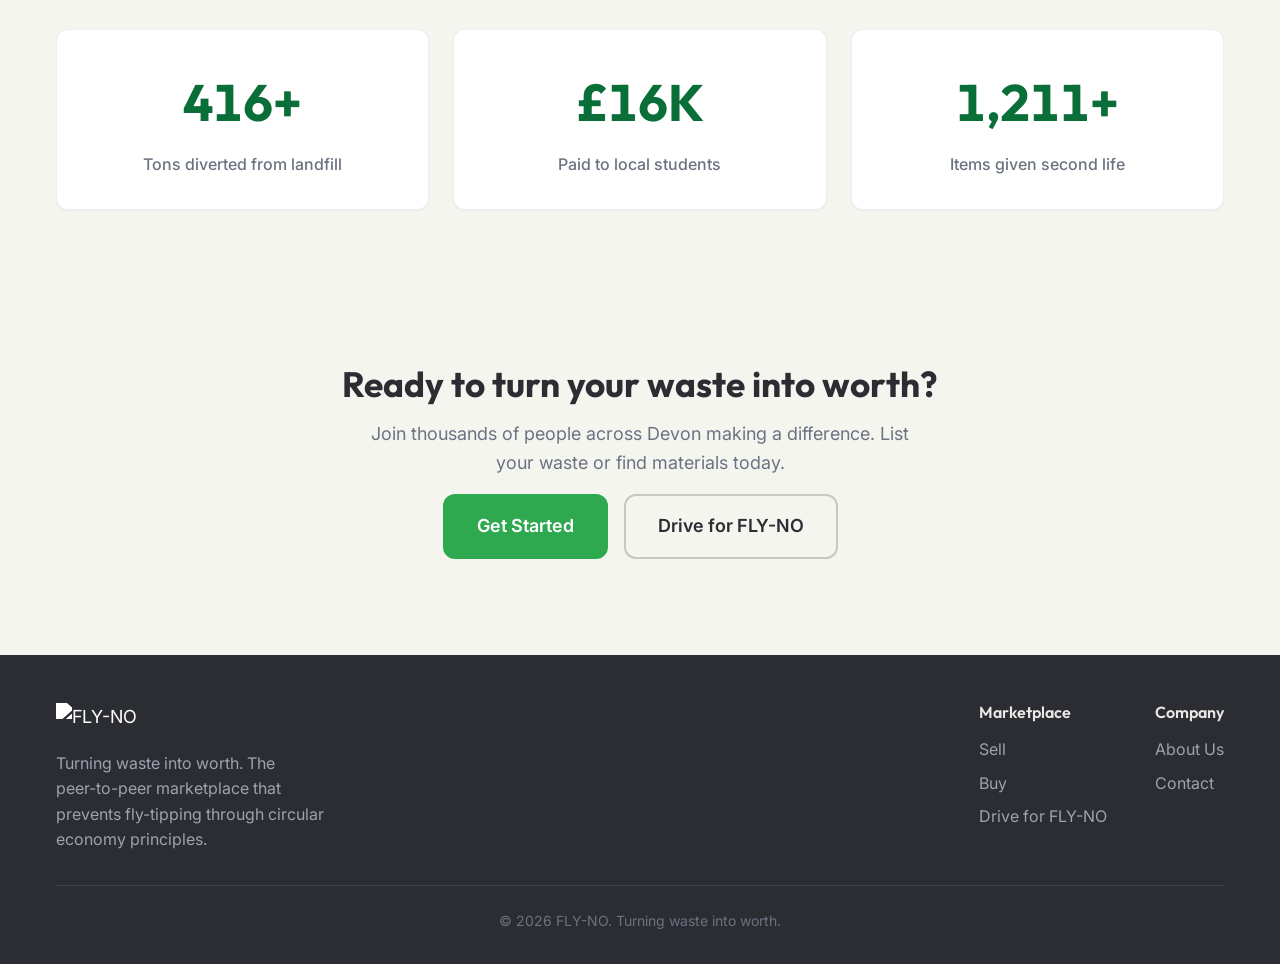
==== commit 2fb10ac6: "Remove dark mode and update logo" ====
--- a/index.html
+++ b/index.html
@@ -27,14 +27,9 @@
         <li><a href="buy.html">Buy</a></li>
         <li><a href="drive.html">Drive</a></li>
       </ul>
-      <div style="display:flex;align-items:center;gap:var(--space-2);">
-        <button data-theme-toggle aria-label="Switch to dark mode" class="theme-toggle">
-          <svg width="20" height="20" viewBox="0 0 24 24" fill="none" stroke="currentColor" stroke-width="2"><path d="M21 12.79A9 9 0 1 1 11.21 3 7 7 0 0 0 21 12.79z"/></svg>
-        </button>
-        <button class="hamburger" aria-label="Open menu" aria-expanded="false">
-          <span></span><span></span><span></span>
-        </button>
-      </div>
+      <button class="hamburger" aria-label="Open menu" aria-expanded="false">
+        <span></span><span></span><span></span>
+      </button>
     </div>
   </nav>
 
--- a/style.css
+++ b/style.css
@@ -103,88 +103,6 @@
 }
 
 /* ============================================
-   DARK MODE
-   ============================================ */
-[data-theme="dark"] {
-  --color-bg:              #1A1C20;
-  --color-surface:         #22242A;
-  --color-surface-2:       #2A2C32;
-  --color-surface-offset:  #1E2024;
-  --color-surface-offset-2:#26282E;
-  --color-surface-dynamic: #32343A;
-  --color-divider:         #3A3C42;
-  --color-border:          #44464C;
-
-  --color-text:            #E8E8E4;
-  --color-text-muted:      #9CA3AF;
-  --color-text-faint:      #6B7280;
-  --color-text-inverse:    #1A1C20;
-
-  --color-primary:         #4FAF72;
-  --color-primary-hover:   #3D9B62;
-  --color-primary-active:  #2D8752;
-  --color-primary-highlight:#1E3A2A;
-
-  --color-secondary:       #5CC974;
-  --color-secondary-hover: #4AB864;
-  --color-secondary-active:#38A754;
-
-  --color-accent:          #94D86E;
-  --color-accent-hover:    #83CC5D;
-  --color-accent-active:   #72C04C;
-
-  --color-error:           #F87171;
-  --color-error-highlight: #3B1C1C;
-  --color-warning:         #FBBF24;
-  --color-warning-highlight:#3B3314;
-  --color-success:         #5CC974;
-  --color-success-highlight:#1E3A2A;
-
-  --gradient-primary: linear-gradient(135deg, #2EA94F, #94D86E);
-
-  --shadow-sm: 0 1px 2px rgba(0, 0, 0, 0.2);
-  --shadow-md: 0 4px 12px rgba(0, 0, 0, 0.3);
-  --shadow-lg: 0 12px 32px rgba(0, 0, 0, 0.4);
-}
-
-@media (prefers-color-scheme: dark) {
-  :root:not([data-theme]) {
-    --color-bg:              #1A1C20;
-    --color-surface:         #22242A;
-    --color-surface-2:       #2A2C32;
-    --color-surface-offset:  #1E2024;
-    --color-surface-offset-2:#26282E;
-    --color-surface-dynamic: #32343A;
-    --color-divider:         #3A3C42;
-    --color-border:          #44464C;
-    --color-text:            #E8E8E4;
-    --color-text-muted:      #9CA3AF;
-    --color-text-faint:      #6B7280;
-    --color-text-inverse:    #1A1C20;
-    --color-primary:         #4FAF72;
-    --color-primary-hover:   #3D9B62;
-    --color-primary-active:  #2D8752;
-    --color-primary-highlight:#1E3A2A;
-    --color-secondary:       #5CC974;
-    --color-secondary-hover: #4AB864;
-    --color-secondary-active:#38A754;
-    --color-accent:          #94D86E;
-    --color-accent-hover:    #83CC5D;
-    --color-accent-active:   #72C04C;
-    --color-error:           #F87171;
-    --color-error-highlight: #3B1C1C;
-    --color-warning:         #FBBF24;
-    --color-warning-highlight:#3B3314;
-    --color-success:         #5CC974;
-    --color-success-highlight:#1E3A2A;
-    --gradient-primary: linear-gradient(135deg, #2EA94F, #94D86E);
-    --shadow-sm: 0 1px 2px rgba(0, 0, 0, 0.2);
-    --shadow-md: 0 4px 12px rgba(0, 0, 0, 0.3);
-    --shadow-lg: 0 12px 32px rgba(0, 0, 0, 0.4);
-  }
-}
-
-/* ============================================
    GLOBAL STYLES
    ============================================ */
 h1, h2, h3, h4 {
@@ -397,18 +315,6 @@
   padding: var(--space-2);
 }
 
-.theme-toggle {
-  background: none;
-  border: none;
-  color: var(--color-text-muted);
-  cursor: pointer;
-  padding: var(--space-2);
-  display: flex;
-  align-items: center;
-  transition: color var(--transition-interactive);
-}
-.theme-toggle:hover { color: var(--color-text); }
-
 @media (max-width: 768px) {
   .nav-links { display: none; }
   .hamburger { display: flex; }
--- a/pages.css
+++ b/pages.css
@@ -149,9 +149,6 @@
   margin-bottom: var(--space-2);
   font-variant-numeric: tabular-nums lining-nums;
 }
-[data-theme="dark"] .stat-value {
-  color: var(--color-primary);
-}
 .stat-label {
   color: var(--color-text-muted);
   font-size: var(--text-sm);
@@ -231,9 +228,6 @@
   font-weight: 700;
   color: #0A6E38;
 }
-[data-theme="dark"] .valuation-card .big-price {
-  color: var(--color-primary);
-}
 .valuation-card .comparison {
   display: flex;
   gap: var(--space-4);
@@ -254,16 +248,10 @@
   background: var(--color-success-highlight);
   color: #065F46;
 }
-[data-theme="dark"] .comparison .flyno {
-  color: var(--color-success);
-}
 .savings-text {
   color: #0A6E38;
   font-weight: 600;
   font-size: var(--text-sm);
-}
-[data-theme="dark"] .savings-text {
-  color: var(--color-primary);
 }
 
 /* Calendar mockup */
@@ -514,9 +502,6 @@
   justify-content: center;
   position: relative;
 }
-[data-theme="dark"] .product-img {
-  background: var(--color-surface-offset);
-}
 .product-img svg { color: var(--color-text-faint); }
 .product-badge {
   position: absolute;
@@ -577,7 +562,6 @@
 }
 .trend-item .trend-name { color: var(--color-text); font-weight: 500; }
 .trend-item .trend-change { color: #0A6E38; font-weight: 600; }
-[data-theme="dark"] .trend-item .trend-change { color: var(--color-primary); }
 .pricing-note {
   margin-top: var(--space-4);
   padding: var(--space-3);
@@ -626,9 +610,6 @@
   min-height: 200px;
   overflow: hidden;
 }
-[data-theme="dark"] .map-mockup {
-  background: linear-gradient(135deg, #1E3A2A, #2A4A35);
-}
 .map-mockup .map-label {
   font-size: var(--text-xs);
   color: var(--color-text-muted);
@@ -725,9 +706,6 @@
   align-items: center;
   justify-content: center;
 }
-[data-theme="dark"] .route-map {
-  background: linear-gradient(135deg, #1E3A2A, #2A4A35);
-}
 .route-line {
   display: flex;
   align-items: center;
@@ -743,9 +721,6 @@
   border-radius: var(--radius-full);
   box-shadow: var(--shadow-sm);
   white-space: nowrap;
-}
-[data-theme="dark"] .route-point {
-  color: var(--color-primary);
 }
 .route-dotted {
   flex: 1;
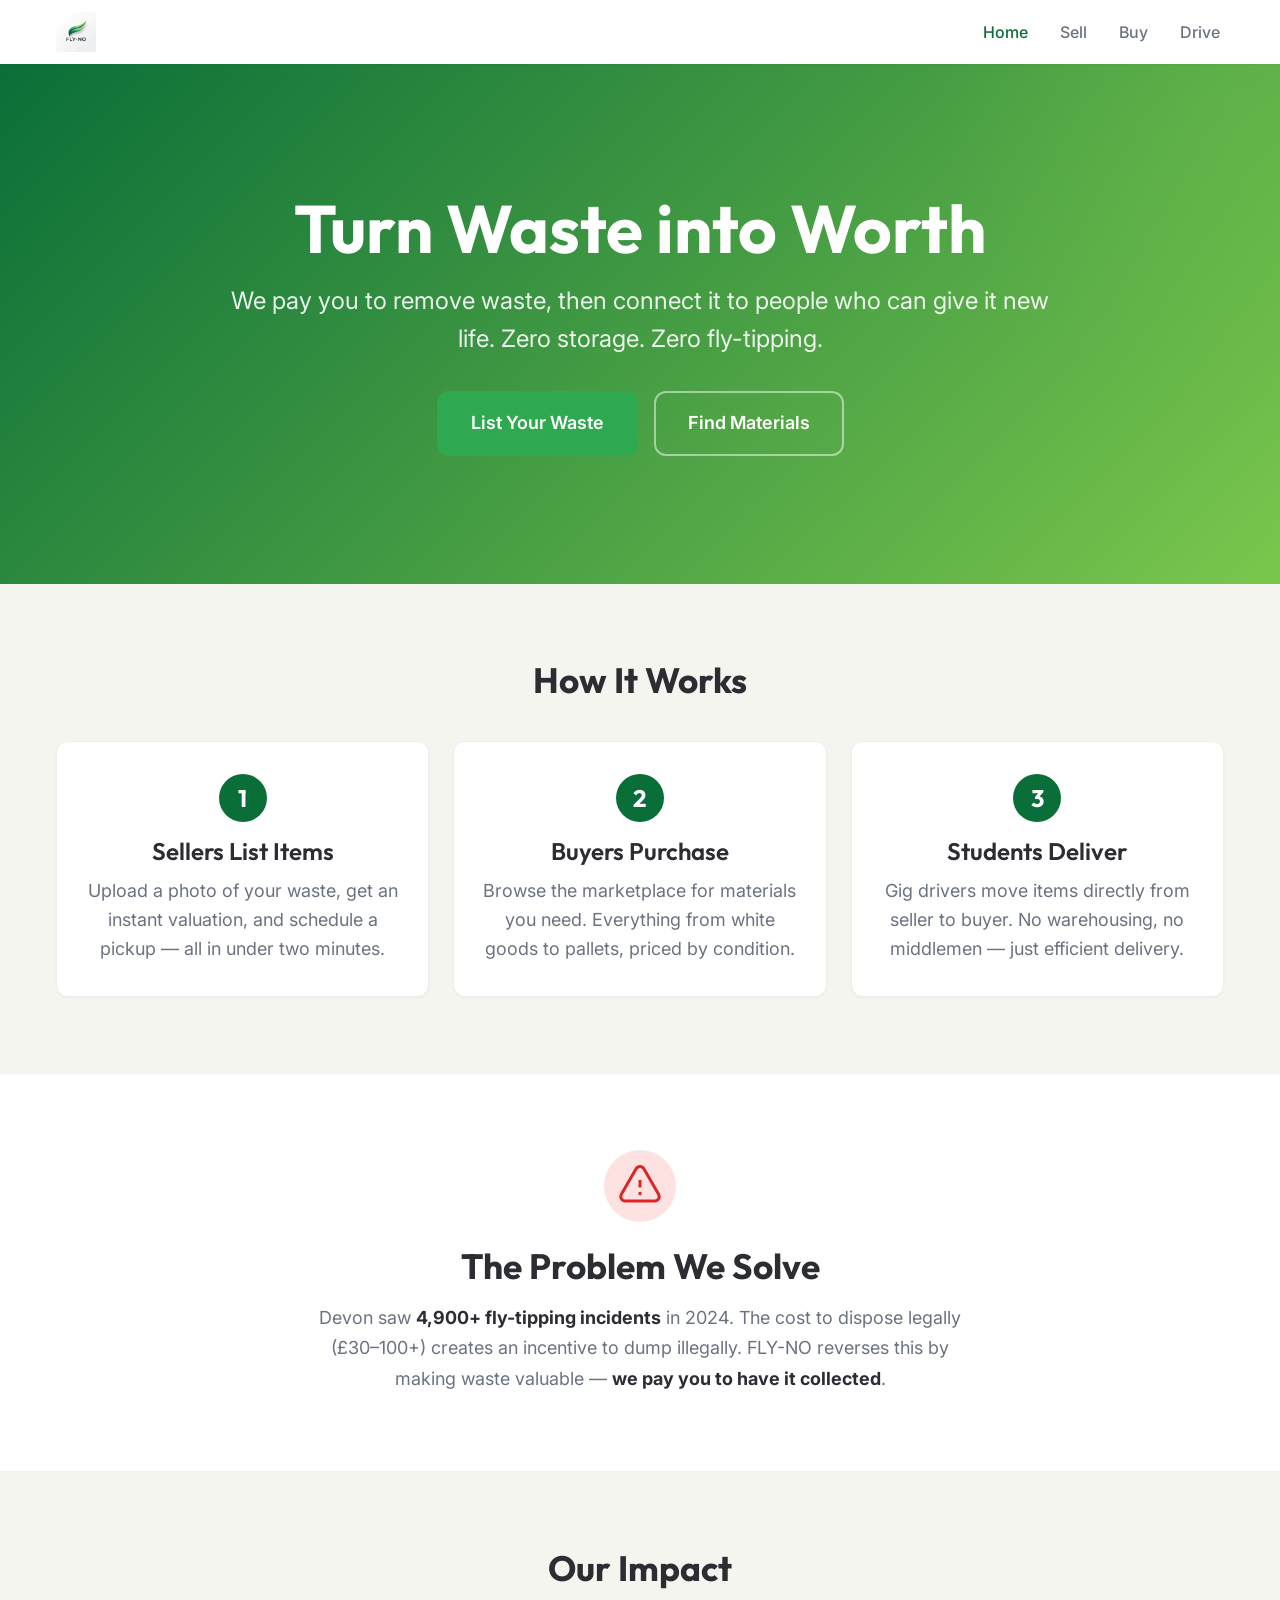
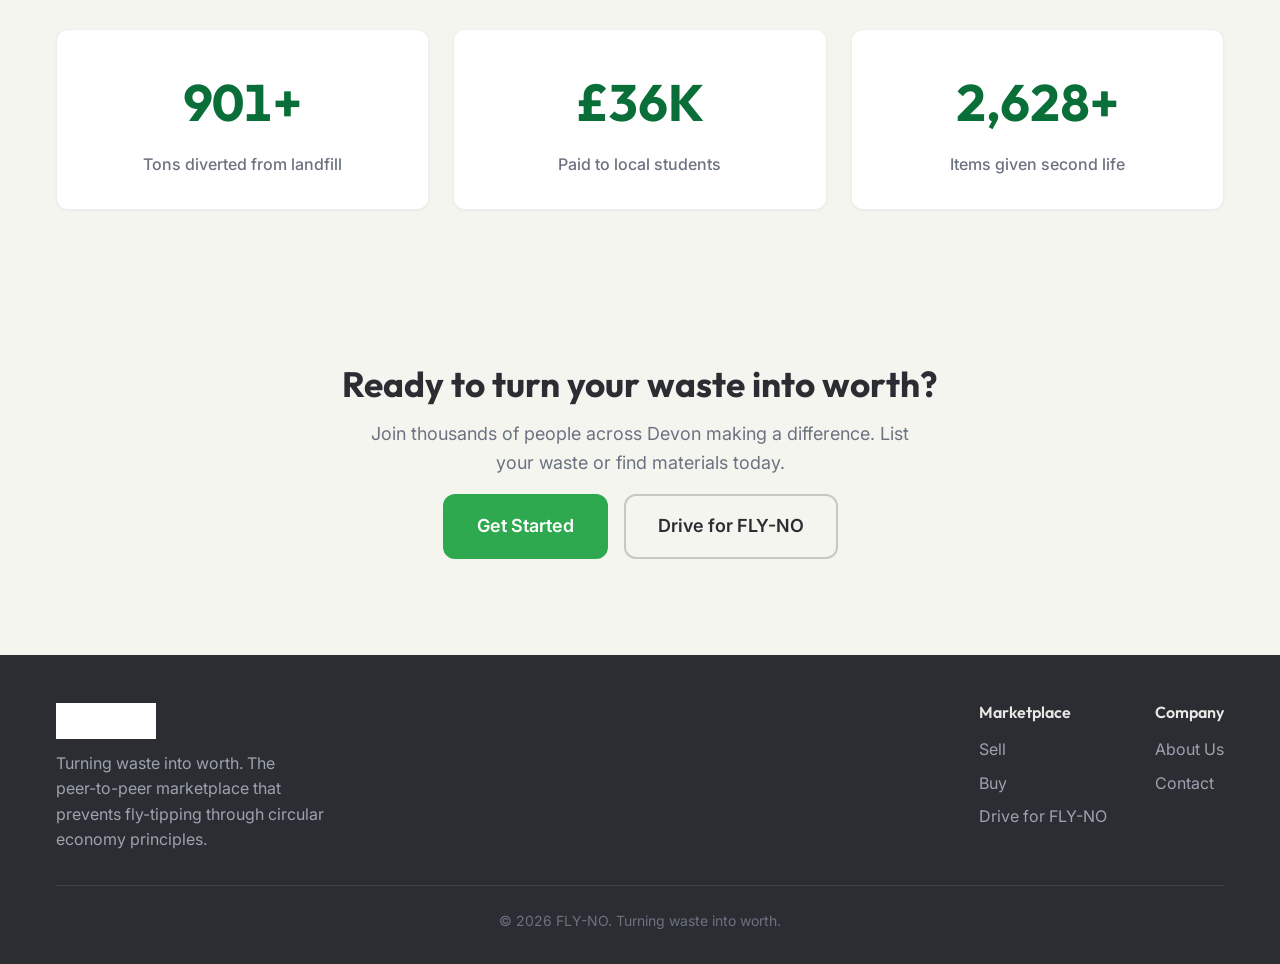
==== commit 9ed5277d: "Update logo image paths in index.html" ====
--- a/index.html
+++ b/index.html
@@ -19,7 +19,7 @@
   <nav class="navbar" role="navigation" aria-label="Main navigation">
     <div class="container">
       <a href="index.html" class="navbar-logo" aria-label="FLY-NO Home">
-        <img src="./assets/logo.jpg" alt="FLY-NO logo" width="120" height="40">
+        <img src="./logo.jpg" alt="FLY-NO logo" width="120" height="40">
       </a>
       <ul class="nav-links" role="list">
         <li><a href="index.html" class="active">Home</a></li>
@@ -134,7 +134,7 @@
     <div class="container">
       <div class="footer-content">
         <div class="footer-brand">
-          <img src="./assets/logo.jpg" alt="FLY-NO" width="100" height="33">
+          <img src="./logo.jpg" alt="FLY-NO" width="100" height="33">
           <p>Turning waste into worth. The peer-to-peer marketplace that prevents fly-tipping through circular economy principles.</p>
         </div>
         <div class="footer-links">
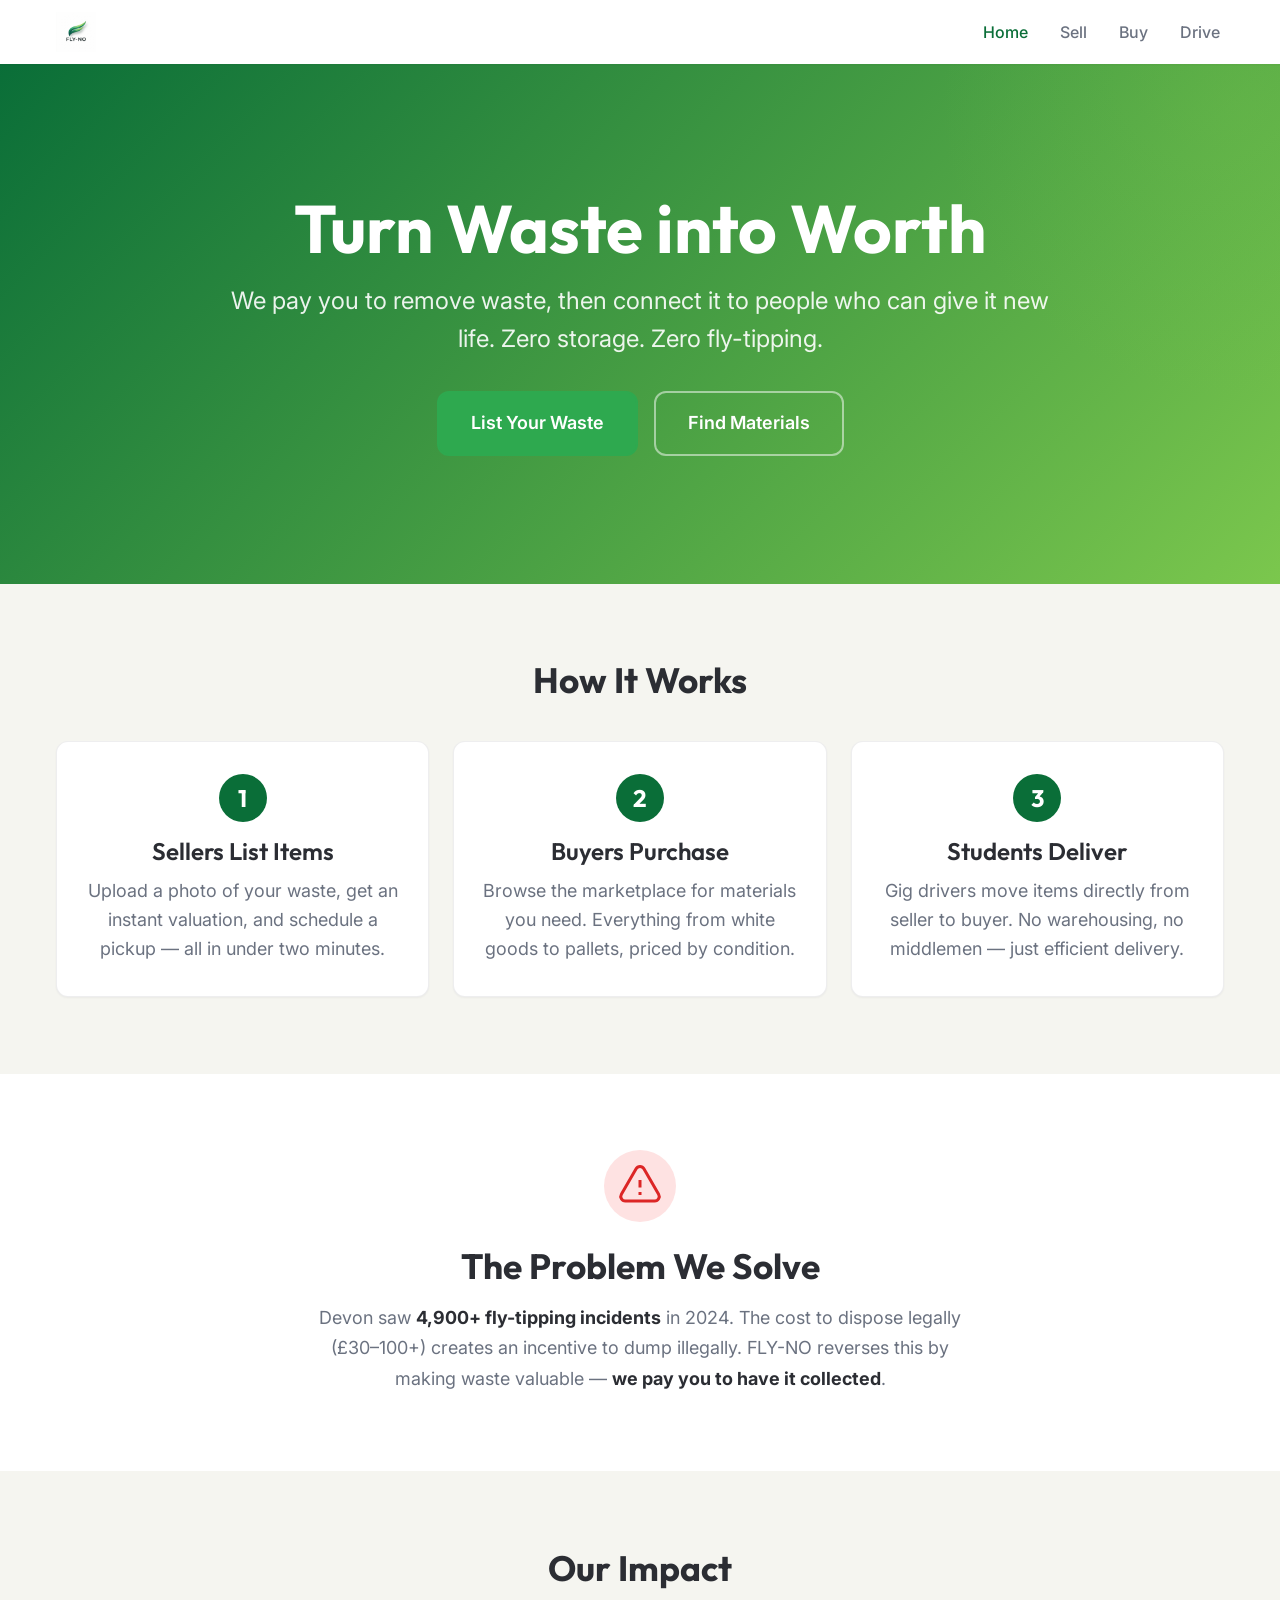
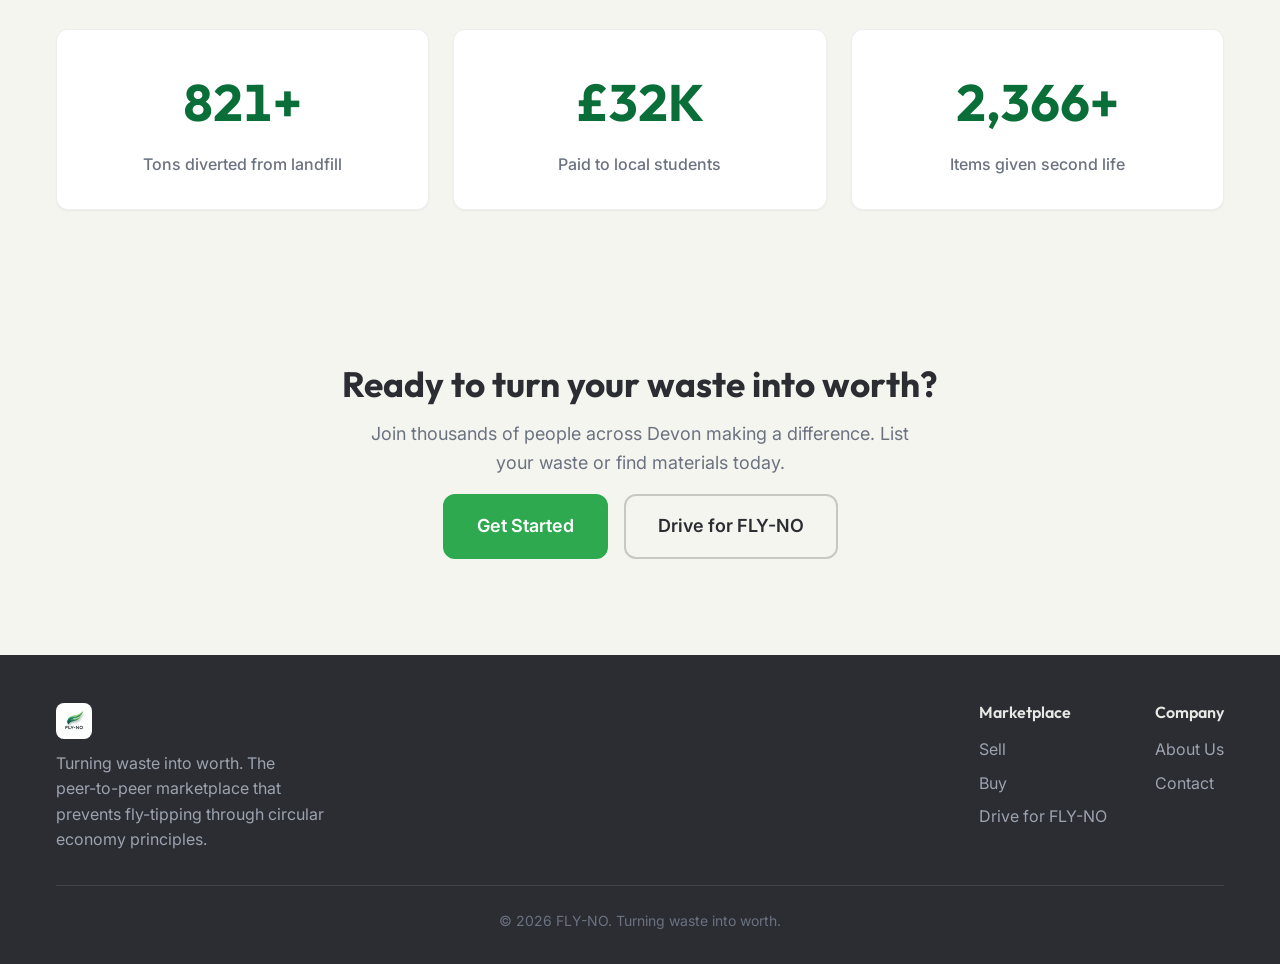
==== commit 685a5719: "Resize logo images in navbar and footerResize logo dimensions in index.html to 50x50 for proper squa" ====
--- a/index.html
+++ b/index.html
@@ -19,7 +19,7 @@
   <nav class="navbar" role="navigation" aria-label="Main navigation">
     <div class="container">
       <a href="index.html" class="navbar-logo" aria-label="FLY-NO Home">
-        <img src="./logo.jpg" alt="FLY-NO logo" width="120" height="40">
+        <img src="./logo.jpg" alt="FLY-NO logo" width="50" height="50">
       </a>
       <ul class="nav-links" role="list">
         <li><a href="index.html" class="active">Home</a></li>
@@ -134,7 +134,7 @@
     <div class="container">
       <div class="footer-content">
         <div class="footer-brand">
-          <img src="./logo.jpg" alt="FLY-NO" width="100" height="33">
+          <img src="./logo.jpg" alt="FLY-NO" width="50" height="50">
           <p>Turning waste into worth. The peer-to-peer marketplace that prevents fly-tipping through circular economy principles.</p>
         </div>
         <div class="footer-links">
--- a/style.css
+++ b/style.css
@@ -241,6 +241,7 @@
 .navbar-logo img {
   height: 40px;
   width: auto;
+  object-fit: contain;
 }
 .nav-links {
   display: flex;
@@ -341,8 +342,10 @@
 }
 .footer-brand img {
   height: 36px;
+  width: auto;
   margin-bottom: var(--space-3);
-  filter: brightness(0) invert(1);
+  border-radius: 8px;
+  object-fit: contain;
 }
 .footer-brand p {
   color: #9CA3AF;
